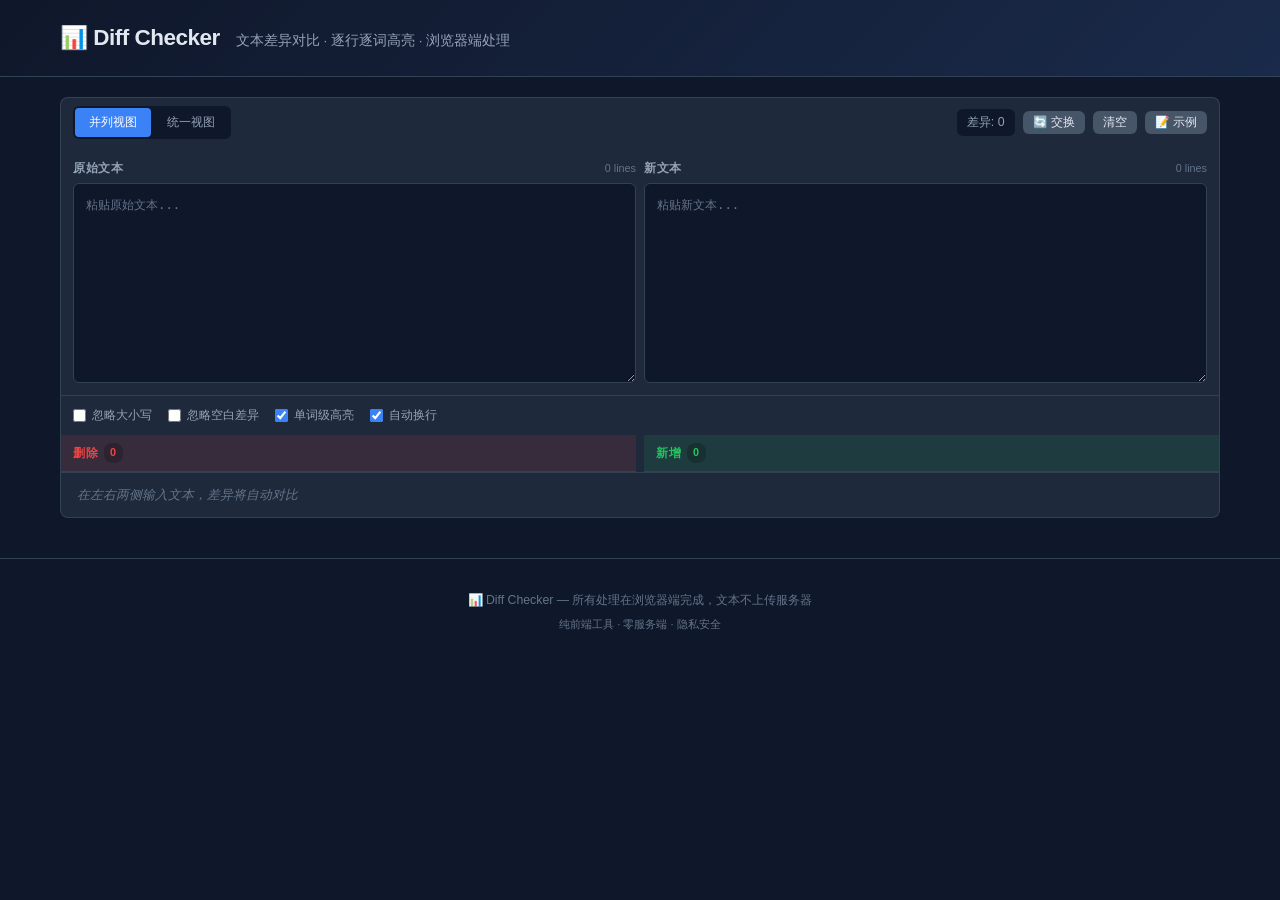
==== index.html @ bb9b501e "Initial commit: Diff Checker - text comparison tool with side-by-side & unified views, word-level di" ====
<!DOCTYPE html>
<html lang="zh-CN">
<head>
  <meta charset="UTF-8">
  <meta name="viewport" content="width=device-width, initial-scale=1.0">
  <title>Diff Checker - 文本差异对比在线工具</title>
  <meta name="description" content="免费在线文本差异对比工具。逐行对比、单词级高亮、统计差异。浏览器端处理，文本不上传。">
  <meta name="keywords" content="diff checker, text compare, text diff, compare text online, 文本对比, 差异对比">
  <link rel="canonical" href="https://diff-checker.vercel.app/">
  <link rel="stylesheet" href="css/style.css">
</head>
<body>
  <header class="header">
    <div class="container">
      <div class="header-inner">
        <h1 class="logo">📊 Diff Checker</h1>
        <p class="tagline">文本差异对比 · 逐行逐词高亮 · 浏览器端处理</p>
      </div>
    </div>
  </header>

  <main class="main container">
    <!-- View Mode Toggle -->
    <div class="view-controls">
      <div class="view-tabs" role="tablist">
        <button class="view-tab active" data-view="side" tabindex="0">并列视图</button>
        <button class="view-tab" data-view="unified" tabindex="-1">统一视图</button>
      </div>
      <div class="view-actions">
        <span id="diff-stats" class="diff-stats">差异: 0</span>
        <button class="btn btn-sm" onclick="swapInputs()">🔄 交换</button>
        <button class="btn btn-sm" onclick="clearAll()">清空</button>
        <button class="btn btn-sm" onclick="loadSamples()">📝 示例</button>
      </div>
    </div>

    <!-- Input Section -->
    <div class="input-section">
      <div class="input-panel">
        <div class="panel-header">
          <label for="text-left">原始文本</label>
          <span id="lines-left" class="line-badge">0 lines</span>
        </div>
        <textarea id="text-left" class="diff-editor" placeholder="粘贴原始文本..." spellcheck="false"></textarea>
      </div>
      <div class="input-panel">
        <div class="panel-header">
          <label for="text-right">新文本</label>
          <span id="lines-right" class="line-badge">0 lines</span>
        </div>
        <textarea id="text-right" class="diff-editor" placeholder="粘贴新文本..." spellcheck="false"></textarea>
      </div>
    </div>

    <!-- Diff Options -->
    <div class="options-bar">
      <label class="checkbox-label">
        <input type="checkbox" id="opt-ignore-case" onchange="runDiff()">
        忽略大小写
      </label>
      <label class="checkbox-label">
        <input type="checkbox" id="opt-ignore-whitespace" onchange="runDiff()">
        忽略空白差异
      </label>
      <label class="checkbox-label">
        <input type="checkbox" id="opt-word-diff" checked onchange="runDiff()">
        单词级高亮
      </label>
      <label class="checkbox-label">
        <input type="checkbox" id="opt-wrap" checked onchange="toggleWrap()">
        自动换行
      </label>
    </div>

    <!-- Diff Results: Side by Side -->
    <div id="diff-side" class="diff-output">
      <div class="diff-panel">
        <div class="diff-panel-header removed-header">删除 <span id="removed-count" class="diff-count">0</span></div>
        <div id="diff-left" class="diff-content"></div>
      </div>
      <div class="diff-panel">
        <div class="diff-panel-header added-header">新增 <span id="added-count" class="diff-count">0</span></div>
        <div id="diff-right" class="diff-content"></div>
      </div>
    </div>

    <!-- Diff Results: Unified -->
    <div id="diff-unified" class="diff-output" style="display:none">
      <div class="diff-panel unified">
        <div class="diff-panel-header">差异对比 <span id="unified-count" class="diff-count">0</span></div>
        <div id="diff-unified-content" class="diff-content"></div>
      </div>
    </div>

    <!-- Summary -->
    <div id="diff-summary" class="diff-summary">
      <span class="placeholder-text">在左右两侧输入文本，差异将自动对比</span>
    </div>
  </main>

  <footer class="footer">
    <div class="container">
      <p>📊 Diff Checker — 所有处理在浏览器端完成，文本不上传服务器</p>
      <p class="footer-small">纯前端工具 · 零服务端 · 隐私安全</p>
    </div>
  </footer>

  <script src="js/diff.js"></script>
  <script src="js/app.js"></script>
</body>
</html>
---- css/style.css ----
/* === Reset & Base === */
*, *::before, *::after { box-sizing: border-box; margin: 0; padding: 0; }

:root {
  --bg: #0f172a;
  --bg-card: #1e293b;
  --bg-input: #0f172a;
  --border: #334155;
  --border-focus: #3b82f6;
  --text: #e2e8f0;
  --text-muted: #94a3b8;
  --text-dim: #64748b;
  --primary: #3b82f6;
  --secondary: #475569;
  --secondary-hover: #64748b;
  --success: #22c55e;
  --error: #ef4444;
  --warning: #f59e0b;
  --diff-added: rgba(34,197,94,0.12);
  --diff-added-border: #22c55e;
  --diff-removed: rgba(239,68,68,0.12);
  --diff-removed-border: #ef4444;
  --diff-changed: rgba(251,191,36,0.12);
  --diff-changed-border: #f59e0b;
  --diff-word-add: rgba(34,197,94,0.35);
  --diff-word-remove: rgba(239,68,68,0.35);
  --radius: 8px;
  --radius-sm: 6px;
  --font-mono: 'SF Mono', 'Fira Code', 'Cascadia Code', 'JetBrains Mono', monospace;
  --font-ui: -apple-system, BlinkMacSystemFont, 'Segoe UI', Roboto, sans-serif;
}

html { font-size: 15px; }
body {
  font-family: var(--font-ui);
  background: var(--bg);
  color: var(--text);
  min-height: 100vh;
  line-height: 1.6;
}

.container { max-width: 1200px; margin: 0 auto; padding: 0 20px; }

/* === Header === */
.header {
  border-bottom: 1px solid var(--border);
  padding: 20px 0;
  background: linear-gradient(135deg, #0f172a 0%, #1a2a4a 100%);
}
.header-inner { display: flex; align-items: baseline; gap: 16px; flex-wrap: wrap; }
.logo { font-size: 1.5rem; font-weight: 700; color: var(--text); letter-spacing: -0.5px; }
.tagline { color: var(--text-muted); font-size: 0.9rem; }

/* === View Controls === */
.view-controls {
  display: flex; justify-content: space-between; align-items: center;
  margin-top: 20px; padding: 8px 12px;
  background: var(--bg-card); border-radius: var(--radius) var(--radius) 0 0;
  border: 1px solid var(--border); border-bottom: none;
  flex-wrap: wrap; gap: 8px;
}

.view-tabs { display: flex; gap: 2px; background: var(--bg-input); border-radius: var(--radius-sm); padding: 2px; }
.view-tab {
  padding: 6px 14px; border: none; background: transparent; color: var(--text-muted);
  font-size: 0.82rem; font-family: var(--font-ui); cursor: pointer; border-radius: 4px;
  transition: all 0.15s;
}
.view-tab:hover { color: var(--text); }
.view-tab.active { color: #fff; background: var(--primary); }

.view-actions { display: flex; align-items: center; gap: 8px; flex-wrap: wrap; }

.diff-stats {
  font-size: 0.82rem; color: var(--text-muted); padding: 4px 10px;
  background: var(--bg-input); border-radius: var(--radius-sm);
}

/* === Input Section === */
.input-section {
  display: flex; gap: 8px; padding: 12px;
  background: var(--bg-card); border: 1px solid var(--border);
  border-top: none;
}
@media (max-width: 700px) {
  .input-section { flex-direction: column; }
}

.input-panel { flex: 1; min-width: 0; display: flex; flex-direction: column; gap: 4px; }
.panel-header {
  display: flex; justify-content: space-between; align-items: center;
}
.panel-header label { font-size: 0.82rem; font-weight: 600; color: var(--text-muted); text-transform: uppercase; letter-spacing: 0.5px; }
.line-badge { font-size: 0.72rem; color: var(--text-dim); }

.diff-editor {
  width: 100%; min-height: 200px; padding: 12px;
  background: var(--bg-input); color: var(--text);
  border: 1px solid var(--border); border-radius: var(--radius-sm);
  font-family: var(--font-mono); font-size: 0.82rem; line-height: 1.6;
  resize: vertical; tab-size: 4;
  transition: border-color 0.15s;
}
.diff-editor:focus { outline: none; border-color: var(--border-focus); box-shadow: 0 0 0 2px rgba(59,130,246,0.15); }
.diff-editor::placeholder { color: var(--text-dim); }

/* === Options Bar === */
.options-bar {
  display: flex; gap: 16px; padding: 10px 12px; flex-wrap: wrap;
  background: var(--bg-card); border: 1px solid var(--border); border-top: none;
  border-bottom: none;
}

.checkbox-label {
  display: flex; align-items: center; gap: 6px;
  font-size: 0.82rem; color: var(--text-muted); cursor: pointer;
}
.checkbox-label input { accent-color: var(--primary); }

/* === Diff Output === */
.diff-output {
  display: flex; gap: 8px; padding: 0;
  background: var(--bg-card); border: 1px solid var(--border); border-top: none;
}
.diff-panel { flex: 1; min-width: 0; display: flex; flex-direction: column; }
.diff-panel.unified { flex: none; width: 100%; }

.diff-panel-header {
  padding: 8px 12px; font-size: 0.78rem; font-weight: 600;
  text-transform: uppercase; letter-spacing: 0.5px;
  border-bottom: 1px solid var(--border);
  display: flex; align-items: center; gap: 6px;
}
.removed-header { background: var(--diff-removed); color: var(--error); }
.added-header { background: var(--diff-added); color: var(--success); }

.diff-count {
  font-size: 0.72rem; padding: 1px 6px; border-radius: 8px;
  background: rgba(0,0,0,0.2);
}

.diff-content {
  padding: 0; overflow-x: auto; max-height: 600px; overflow-y: auto;
  font-family: var(--font-mono); font-size: 0.8rem; line-height: 1.5;
}

/* === Diff Lines === */
.diff-line {
  display: flex; min-height: 24px; padding: 0 8px; border-bottom: 1px solid rgba(255,255,255,0.04);
}
.diff-line-num {
  width: 40px; min-width: 40px; padding-right: 8px; text-align: right;
  color: var(--text-dim); font-size: 0.72rem; user-select: none;
  padding-top: 2px;
}
.diff-line-content {
  flex: 1; white-space: pre-wrap; word-break: break-all; padding: 2px 0;
}

.line-unchanged { background: transparent; }
.line-added { background: var(--diff-added); }
.line-removed { background: var(--diff-removed); }
.line-changed-left { background: var(--diff-removed); }
.line-changed-right { background: var(--diff-added); }
.line-context { background: rgba(59,130,246,0.05); color: var(--text-dim); font-style: italic; }

/* === Word-level diff === */
.word-added { background: var(--diff-word-add); border-radius: 2px; padding: 0 1px; }
.word-removed { background: var(--diff-word-remove); border-radius: 2px; padding: 0 1px; }

/* === Unified View === */
.unified .diff-line { padding: 0 8px; }
.unified .diff-line-num { flex: none; }
.unified .line-added .diff-line-num { color: var(--success); }
.unified .line-removed .diff-line-num { color: var(--error); }
.unified .line-changed-left .diff-line-num,
.unified .line-changed-right .diff-line-num { color: var(--warning); }

/* === Summary === */
.diff-summary {
  padding: 12px 16px;
  background: var(--bg-card); border: 1px solid var(--border); border-top: none;
  border-radius: 0 0 var(--radius) var(--radius);
  font-size: 0.85rem; color: var(--text-muted);
  margin-top: 0;
}

/* === Buttons === */
.btn {
  display: inline-flex; align-items: center; gap: 6px;
  padding: 6px 12px; border: none; border-radius: var(--radius-sm);
  font-size: 0.8rem; font-family: var(--font-ui); font-weight: 500;
  cursor: pointer; transition: all 0.15s; white-space: nowrap;
}
.btn-sm { padding: 4px 10px; font-size: 0.78rem; background: var(--secondary); color: #e2e8f0; }
.btn-sm:hover { background: var(--secondary-hover); }

.placeholder-text { color: var(--text-dim); font-style: italic; }

/* === Toast === */
.toast {
  position: fixed; bottom: 24px; left: 50%; transform: translateX(-50%);
  padding: 10px 24px; border-radius: var(--radius); background: var(--bg-card);
  border: 1px solid var(--border); color: var(--text); font-size: 0.85rem;
  box-shadow: 0 4px 20px rgba(0,0,0,0.3); z-index: 100;
  animation: toastIn 0.3s ease;
}
@keyframes toastIn {
  from { opacity: 0; transform: translateX(-50%) translateY(10px); }
  to { opacity: 1; transform: translateX(-50%) translateY(0); }
}

/* === Footer === */
.footer {
  text-align: center; padding: 32px 0; margin-top: 40px;
  border-top: 1px solid var(--border); color: var(--text-dim); font-size: 0.82rem;
}
.footer-small { margin-top: 4px; font-size: 0.75rem; }
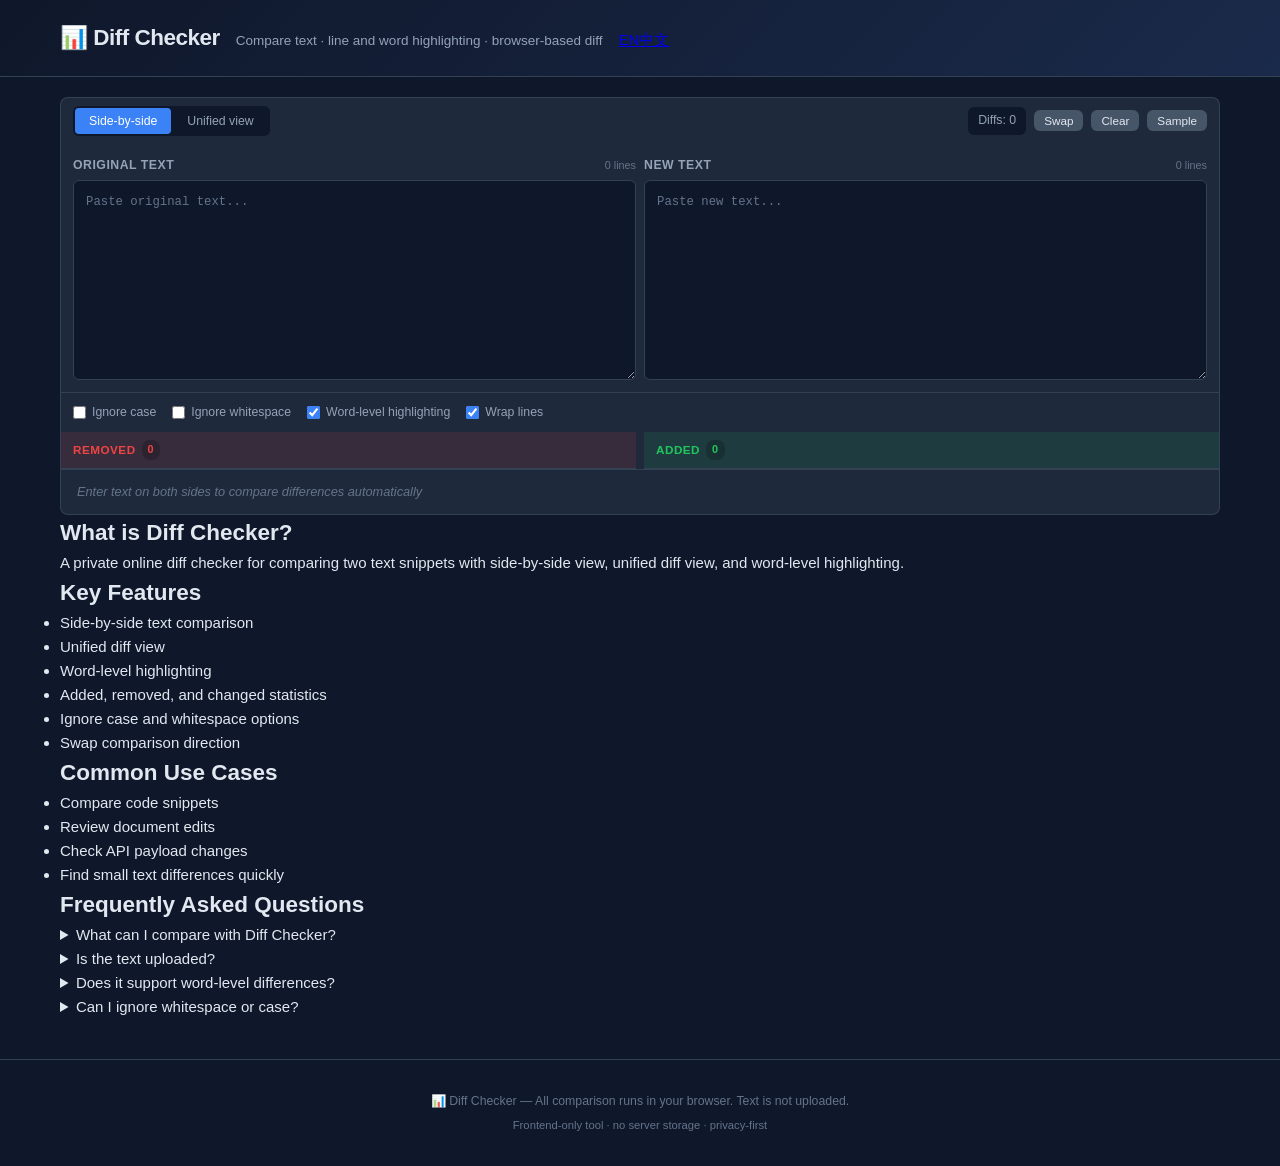
==== commit 93863e27: "Add Vercel Analytics & Speed Insights tracking scripts" ====
--- a/index.html
+++ b/index.html
@@ -1,20 +1,116 @@
 <!DOCTYPE html>
-<html lang="zh-CN">
+<html lang="en">
 <head>
-  <meta charset="UTF-8">
+  <!-- Primary Meta -->
+  <meta name="description" content="Compare text online with side-by-side and unified diff views, word-level highlighting, and private browser-based processing.">
+  <meta name="keywords" content="diff checker, text compare, text diff online, compare text, online diff tool, word diff checker">
+  <meta name="author" content="Dudu Tools">
+  <meta name="robots" content="index, follow">
+  <link rel="canonical" href="https://diff-checker.vercel.app/">
+  <link rel="alternate" hreflang="en" href="https://diff-checker.vercel.app/">
+  <link rel="alternate" hreflang="zh-CN" href="https://diff-checker.vercel.app/zh/">
+  <link rel="alternate" hreflang="x-default" href="https://diff-checker.vercel.app/">
+<!-- Open Graph -->
+  <meta property="og:type" content="website">
+  <meta property="og:title" content="Diff Checker Online | Compare Text and Find Differences">
+  <meta property="og:description" content="Compare text online with side-by-side and unified diff views, word-level highlighting, and private browser-based processing.">
+  <meta property="og:url" content="https://diff-checker.vercel.app/">
+<meta property="og:site_name" content="Diff Checker">
+  <meta property="og:locale" content="en_US">
+
+  <!-- Twitter Card -->
+  <meta name="twitter:card" content="summary">
+  <meta name="twitter:title" content="Diff Checker Online | Compare Text and Find Differences">
+  <meta name="twitter:description" content="Compare text online with side-by-side and unified diff views, word-level highlighting, and private browser-based processing.">
+<meta charset="UTF-8">
   <meta name="viewport" content="width=device-width, initial-scale=1.0">
-  <title>Diff Checker - 文本差异对比在线工具</title>
-  <meta name="description" content="免费在线文本差异对比工具。逐行对比、单词级高亮、统计差异。浏览器端处理，文本不上传。">
-  <meta name="keywords" content="diff checker, text compare, text diff, compare text online, 文本对比, 差异对比">
-  <link rel="canonical" href="https://diff-checker.vercel.app/">
+  <title>Diff Checker Online | Compare Text and Find Differences</title>
   <link rel="stylesheet" href="css/style.css">
+  <script type="application/ld+json">
+{
+  "@context": "https://schema.org",
+  "@type": "WebApplication",
+  "name": "Diff Checker",
+  "description": "Compare text online with side-by-side and unified diff views, word-level highlighting, and private browser-based processing.",
+  "url": "https://diff-checker.vercel.app/",
+  "inLanguage": "en",
+  "applicationCategory": "DeveloperApplication",
+  "operatingSystem": "All",
+  "browserRequirements": "Requires JavaScript",
+  "isAccessibleForFree": true,
+  "offers": {
+    "@type": "Offer",
+    "price": "0",
+    "priceCurrency": "USD"
+  },
+  "featureList": [
+    "Side-by-side text comparison",
+    "Unified diff view",
+    "Word-level highlighting",
+    "Added, removed, and changed statistics",
+    "Ignore case and whitespace options",
+    "Swap comparison direction"
+  ],
+  "publisher": {
+    "@type": "Organization",
+    "name": "Dudu Tools"
+  }
+}
+  </script>
+  <script type="application/ld+json">
+{
+  "@context": "https://schema.org",
+  "@type": "FAQPage",
+  "inLanguage": "en",
+  "mainEntity": [
+    {
+      "@type": "Question",
+      "name": "What can I compare with Diff Checker?",
+      "acceptedAnswer": {
+        "@type": "Answer",
+        "text": "You can compare plain text, code snippets, logs, configuration files, and other text-based content."
+      }
+    },
+    {
+      "@type": "Question",
+      "name": "Is the text uploaded?",
+      "acceptedAnswer": {
+        "@type": "Answer",
+        "text": "No. The comparison runs locally in your browser."
+      }
+    },
+    {
+      "@type": "Question",
+      "name": "Does it support word-level differences?",
+      "acceptedAnswer": {
+        "@type": "Answer",
+        "text": "Yes. The tool can highlight changes at the word level in addition to line-level differences."
+      }
+    },
+    {
+      "@type": "Question",
+      "name": "Can I ignore whitespace or case?",
+      "acceptedAnswer": {
+        "@type": "Answer",
+        "text": "Yes. Options are available to ignore case and whitespace differences."
+      }
+    }
+  ]
+}
+  </script>
+
+  <!-- Vercel Analytics -->
+  <script defer src="/_vercel/insights/script.js"></script>
+  <!-- Vercel Speed Insights -->
+  <script defer src="/_vercel/speed-insights/script.js"></script>
 </head>
 <body>
   <header class="header">
     <div class="container">
       <div class="header-inner">
         <h1 class="logo">📊 Diff Checker</h1>
-        <p class="tagline">文本差异对比 · 逐行逐词高亮 · 浏览器端处理</p>
+        <p class="tagline">Compare text · line and word highlighting · browser-based diff</p>
+        <nav class="language-switcher" aria-label="Language"><a class="active" href="./" lang="en">EN</a><a class="" href="zh/" lang="zh-CN">中文</a></nav>
       </div>
     </div>
   </header>
@@ -23,14 +119,14 @@
     <!-- View Mode Toggle -->
     <div class="view-controls">
       <div class="view-tabs" role="tablist">
-        <button class="view-tab active" data-view="side" tabindex="0">并列视图</button>
-        <button class="view-tab" data-view="unified" tabindex="-1">统一视图</button>
+        <button class="view-tab active" data-view="side" tabindex="0">Side-by-side</button>
+        <button class="view-tab" data-view="unified" tabindex="-1">Unified view</button>
       </div>
       <div class="view-actions">
-        <span id="diff-stats" class="diff-stats">差异: 0</span>
-        <button class="btn btn-sm" onclick="swapInputs()">🔄 交换</button>
-        <button class="btn btn-sm" onclick="clearAll()">清空</button>
-        <button class="btn btn-sm" onclick="loadSamples()">📝 示例</button>
+        <span id="diff-stats" class="diff-stats">Diffs: 0</span>
+        <button class="btn btn-sm" onclick="swapInputs()">Swap</button>
+        <button class="btn btn-sm" onclick="clearAll()">Clear</button>
+        <button class="btn btn-sm" onclick="loadSamples()">Sample</button>
       </div>
     </div>
 
@@ -38,17 +134,17 @@
     <div class="input-section">
       <div class="input-panel">
         <div class="panel-header">
-          <label for="text-left">原始文本</label>
+          <label for="text-left">Original text</label>
           <span id="lines-left" class="line-badge">0 lines</span>
         </div>
-        <textarea id="text-left" class="diff-editor" placeholder="粘贴原始文本..." spellcheck="false"></textarea>
+        <textarea id="text-left" class="diff-editor" placeholder="Paste original text..." spellcheck="false"></textarea>
       </div>
       <div class="input-panel">
         <div class="panel-header">
-          <label for="text-right">新文本</label>
+          <label for="text-right">New text</label>
           <span id="lines-right" class="line-badge">0 lines</span>
         </div>
-        <textarea id="text-right" class="diff-editor" placeholder="粘贴新文本..." spellcheck="false"></textarea>
+        <textarea id="text-right" class="diff-editor" placeholder="Paste new text..." spellcheck="false"></textarea>
       </div>
     </div>
 
@@ -56,30 +152,30 @@
     <div class="options-bar">
       <label class="checkbox-label">
         <input type="checkbox" id="opt-ignore-case" onchange="runDiff()">
-        忽略大小写
+        Ignore case
       </label>
       <label class="checkbox-label">
         <input type="checkbox" id="opt-ignore-whitespace" onchange="runDiff()">
-        忽略空白差异
+        Ignore whitespace
       </label>
       <label class="checkbox-label">
         <input type="checkbox" id="opt-word-diff" checked onchange="runDiff()">
-        单词级高亮
+        Word-level highlighting
       </label>
       <label class="checkbox-label">
         <input type="checkbox" id="opt-wrap" checked onchange="toggleWrap()">
-        自动换行
+        Wrap lines
       </label>
     </div>
 
     <!-- Diff Results: Side by Side -->
     <div id="diff-side" class="diff-output">
       <div class="diff-panel">
-        <div class="diff-panel-header removed-header">删除 <span id="removed-count" class="diff-count">0</span></div>
+        <div class="diff-panel-header removed-header">Removed <span id="removed-count" class="diff-count">0</span></div>
         <div id="diff-left" class="diff-content"></div>
       </div>
       <div class="diff-panel">
-        <div class="diff-panel-header added-header">新增 <span id="added-count" class="diff-count">0</span></div>
+        <div class="diff-panel-header added-header">Added <span id="added-count" class="diff-count">0</span></div>
         <div id="diff-right" class="diff-content"></div>
       </div>
     </div>
@@ -87,21 +183,44 @@
     <!-- Diff Results: Unified -->
     <div id="diff-unified" class="diff-output" style="display:none">
       <div class="diff-panel unified">
-        <div class="diff-panel-header">差异对比 <span id="unified-count" class="diff-count">0</span></div>
+        <div class="diff-panel-header">Diff comparison <span id="unified-count" class="diff-count">0</span></div>
         <div id="diff-unified-content" class="diff-content"></div>
       </div>
     </div>
 
     <!-- Summary -->
     <div id="diff-summary" class="diff-summary">
-      <span class="placeholder-text">在左右两侧输入文本，差异将自动对比</span>
-    </div>
+      <span class="placeholder-text">Enter text on both sides to compare differences automatically</span>
+    </div>
+    <section class="seo-content" aria-label="Tool guide and frequently asked questions">
+      <div class="seo-block">
+        <h2>What is Diff Checker?</h2>
+        <p>A private online diff checker for comparing two text snippets with side-by-side view, unified diff view, and word-level highlighting.</p>
+      </div>
+      <div class="seo-grid">
+        <div class="seo-block">
+          <h2>Key Features</h2>
+          <ul><li>Side-by-side text comparison</li><li>Unified diff view</li><li>Word-level highlighting</li><li>Added, removed, and changed statistics</li><li>Ignore case and whitespace options</li><li>Swap comparison direction</li></ul>
+        </div>
+        <div class="seo-block">
+          <h2>Common Use Cases</h2>
+          <ul><li>Compare code snippets</li><li>Review document edits</li><li>Check API payload changes</li><li>Find small text differences quickly</li></ul>
+        </div>
+      </div>
+      <div class="seo-block faq-list">
+        <h2>Frequently Asked Questions</h2>
+        <details><summary>What can I compare with Diff Checker?</summary><p>You can compare plain text, code snippets, logs, configuration files, and other text-based content.</p></details>
+        <details><summary>Is the text uploaded?</summary><p>No. The comparison runs locally in your browser.</p></details>
+        <details><summary>Does it support word-level differences?</summary><p>Yes. The tool can highlight changes at the word level in addition to line-level differences.</p></details>
+        <details><summary>Can I ignore whitespace or case?</summary><p>Yes. Options are available to ignore case and whitespace differences.</p></details>
+      </div>
+    </section>
   </main>
 
   <footer class="footer">
     <div class="container">
-      <p>📊 Diff Checker — 所有处理在浏览器端完成，文本不上传服务器</p>
-      <p class="footer-small">纯前端工具 · 零服务端 · 隐私安全</p>
+      <p>📊 Diff Checker — All comparison runs in your browser. Text is not uploaded.</p>
+      <p class="footer-small">Frontend-only tool · no server storage · privacy-first</p>
     </div>
   </footer>
 
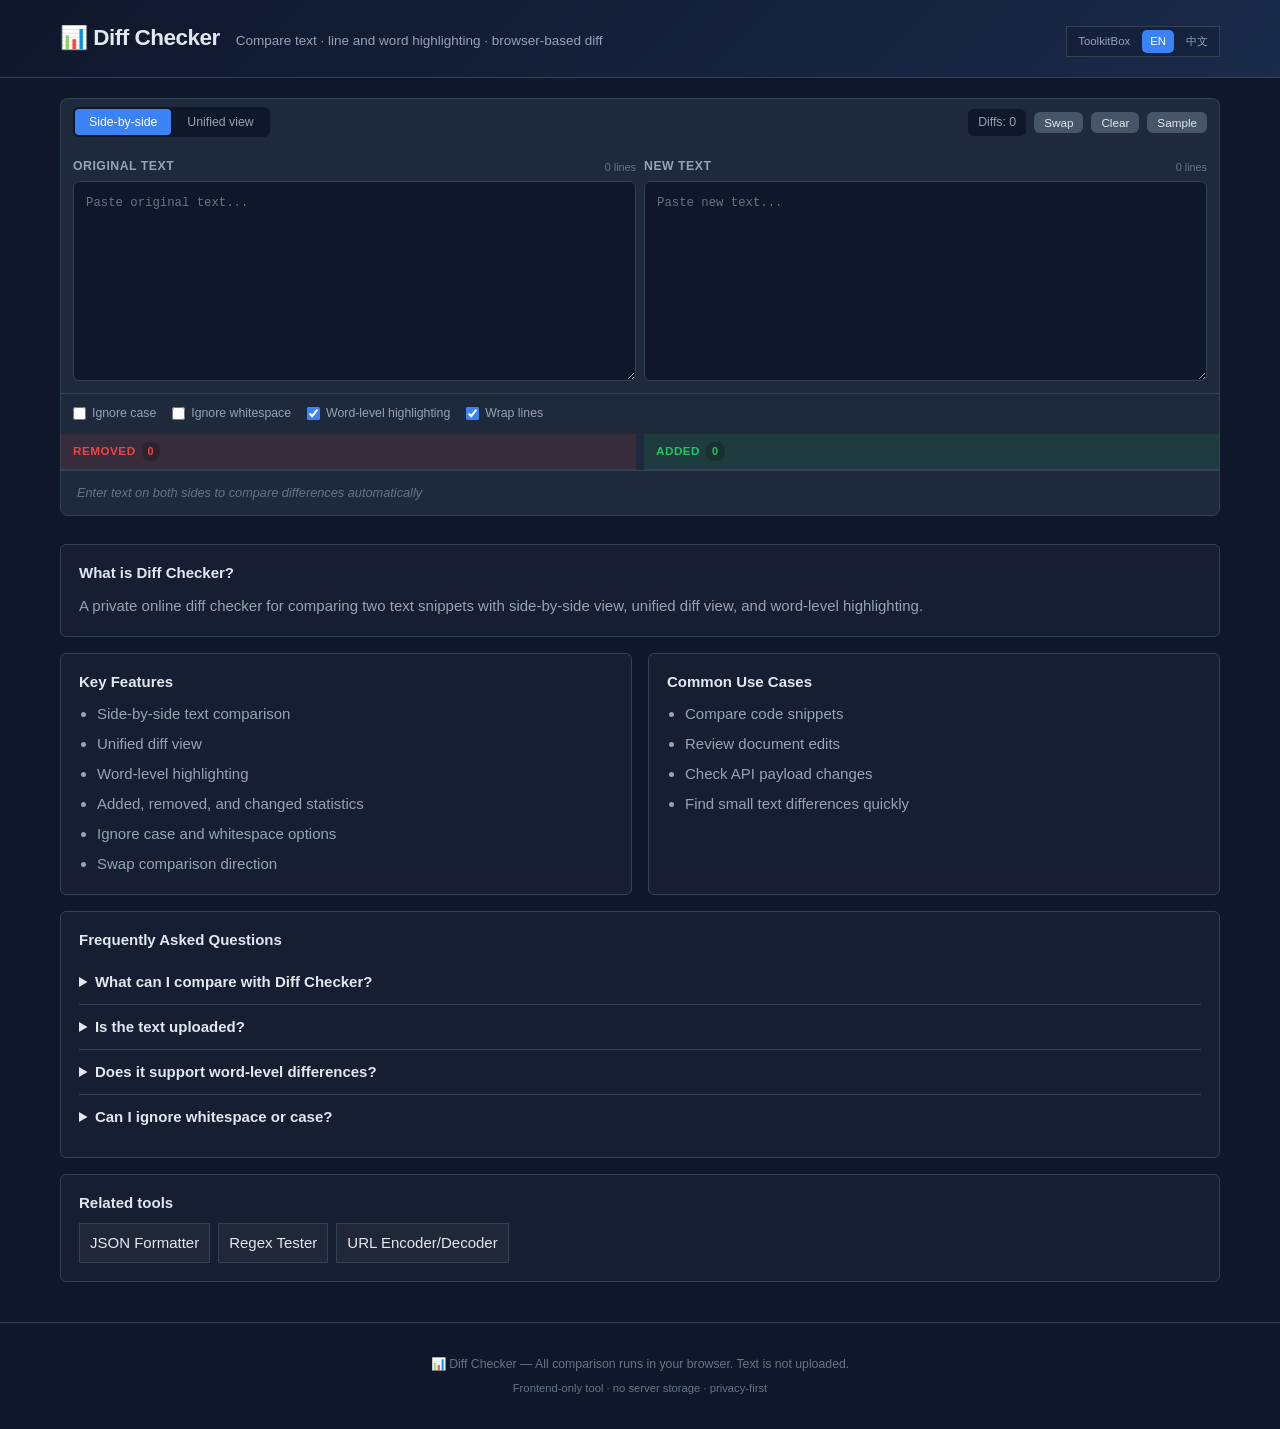
==== commit d5779a32: "Improve SEO metadata and internal links" ====
--- a/index.html
+++ b/index.html
@@ -4,17 +4,17 @@
   <!-- Primary Meta -->
   <meta name="description" content="Compare text online with side-by-side and unified diff views, word-level highlighting, and private browser-based processing.">
   <meta name="keywords" content="diff checker, text compare, text diff online, compare text, online diff tool, word diff checker">
-  <meta name="author" content="Dudu Tools">
+  <meta name="author" content="ToolkitBox">
   <meta name="robots" content="index, follow">
-  <link rel="canonical" href="https://diff-checker.vercel.app/">
-  <link rel="alternate" hreflang="en" href="https://diff-checker.vercel.app/">
-  <link rel="alternate" hreflang="zh-CN" href="https://diff-checker.vercel.app/zh/">
-  <link rel="alternate" hreflang="x-default" href="https://diff-checker.vercel.app/">
+  <link rel="canonical" href="https://diff.toolkitbox.org/">
+  <link rel="alternate" hreflang="en" href="https://diff.toolkitbox.org/">
+  <link rel="alternate" hreflang="zh-CN" href="https://diff.toolkitbox.org/zh/">
+  <link rel="alternate" hreflang="x-default" href="https://diff.toolkitbox.org/">
 <!-- Open Graph -->
   <meta property="og:type" content="website">
   <meta property="og:title" content="Diff Checker Online | Compare Text and Find Differences">
   <meta property="og:description" content="Compare text online with side-by-side and unified diff views, word-level highlighting, and private browser-based processing.">
-  <meta property="og:url" content="https://diff-checker.vercel.app/">
+  <meta property="og:url" content="https://diff.toolkitbox.org/">
 <meta property="og:site_name" content="Diff Checker">
   <meta property="og:locale" content="en_US">
 
@@ -29,10 +29,10 @@
   <script type="application/ld+json">
 {
   "@context": "https://schema.org",
-  "@type": "WebApplication",
+  "@type": "SoftwareApplication",
   "name": "Diff Checker",
   "description": "Compare text online with side-by-side and unified diff views, word-level highlighting, and private browser-based processing.",
-  "url": "https://diff-checker.vercel.app/",
+  "url": "https://diff.toolkitbox.org/",
   "inLanguage": "en",
   "applicationCategory": "DeveloperApplication",
   "operatingSystem": "All",
@@ -53,7 +53,7 @@
   ],
   "publisher": {
     "@type": "Organization",
-    "name": "Dudu Tools"
+    "name": "ToolkitBox"
   }
 }
   </script>
@@ -110,7 +110,7 @@
       <div class="header-inner">
         <h1 class="logo">📊 Diff Checker</h1>
         <p class="tagline">Compare text · line and word highlighting · browser-based diff</p>
-        <nav class="language-switcher" aria-label="Language"><a class="active" href="./" lang="en">EN</a><a class="" href="zh/" lang="zh-CN">中文</a></nav>
+        <nav class="language-switcher" aria-label="Language"><a class="home-link" href="https://toolkitbox.org/">ToolkitBox</a><a class="active" href="./" lang="en">EN</a><a class="" href="zh/" lang="zh-CN">中文</a></nav>
       </div>
     </div>
   </header>
@@ -214,6 +214,10 @@
         <details><summary>Does it support word-level differences?</summary><p>Yes. The tool can highlight changes at the word level in addition to line-level differences.</p></details>
         <details><summary>Can I ignore whitespace or case?</summary><p>Yes. Options are available to ignore case and whitespace differences.</p></details>
       </div>
+      <div class="seo-block related-tools">
+        <h2>Related tools</h2>
+        <div class="related-links"><a href="https://json.toolkitbox.org/">JSON Formatter</a><a href="https://regex.toolkitbox.org/">Regex Tester</a><a href="https://url.toolkitbox.org/">URL Encoder/Decoder</a></div>
+      </div>
     </section>
   </main>
 
--- a/css/style.css
+++ b/css/style.css
@@ -216,3 +216,22 @@
   border-top: 1px solid var(--border); color: var(--text-dim); font-size: 0.82rem;
 }
 .footer-small { margin-top: 4px; font-size: 0.75rem; }
+/* === SEO / GEO Content === */
+.language-switcher { margin-left: auto; display: inline-flex; gap: 4px; padding: 3px; border: 1px solid var(--border); border-radius: var(--radius-xs); background: rgba(15,23,42,0.35); }
+.language-switcher a { color: var(--text-muted); text-decoration: none; font-size: 0.76rem; line-height: 1; padding: 6px 8px; border-radius: 5px; }
+.language-switcher a:hover, .language-switcher a.active { color: #fff; background: var(--primary); }
+.seo-content { margin-top: 28px; display: flex; flex-direction: column; gap: 16px; color: var(--text-muted); }
+.seo-grid { display: grid; grid-template-columns: repeat(2, minmax(0, 1fr)); gap: 16px; }
+.seo-block { background: rgba(255,255,255,0.03); border: 1px solid var(--border); border-radius: var(--radius-sm); padding: 18px; }
+.seo-block h2 { color: var(--text); font-size: 1rem; line-height: 1.35; margin: 0 0 10px; letter-spacing: 0; }
+.seo-block p { margin: 0; }
+.seo-block ul { margin: 0; padding-left: 18px; }
+.seo-block li + li { margin-top: 6px; }
+.faq-list details { border-top: 1px solid var(--border); padding: 10px 0; }
+.faq-list details:first-of-type { border-top: 0; }
+.faq-list summary { color: var(--text); cursor: pointer; font-weight: 600; }
+.faq-list details p { margin-top: 8px; }
+@media (max-width: 720px) { .language-switcher { margin-left: 0; } .seo-grid { grid-template-columns: 1fr; } }
+.related-links { display: flex; flex-wrap: wrap; gap: 8px; margin-top: 10px; }
+.related-links a { color: var(--text); text-decoration: none; border: 1px solid var(--border); border-radius: var(--radius-xs); padding: 7px 10px; background: rgba(255,255,255,0.04); }
+.related-links a:hover { border-color: var(--primary); color: #fff; }
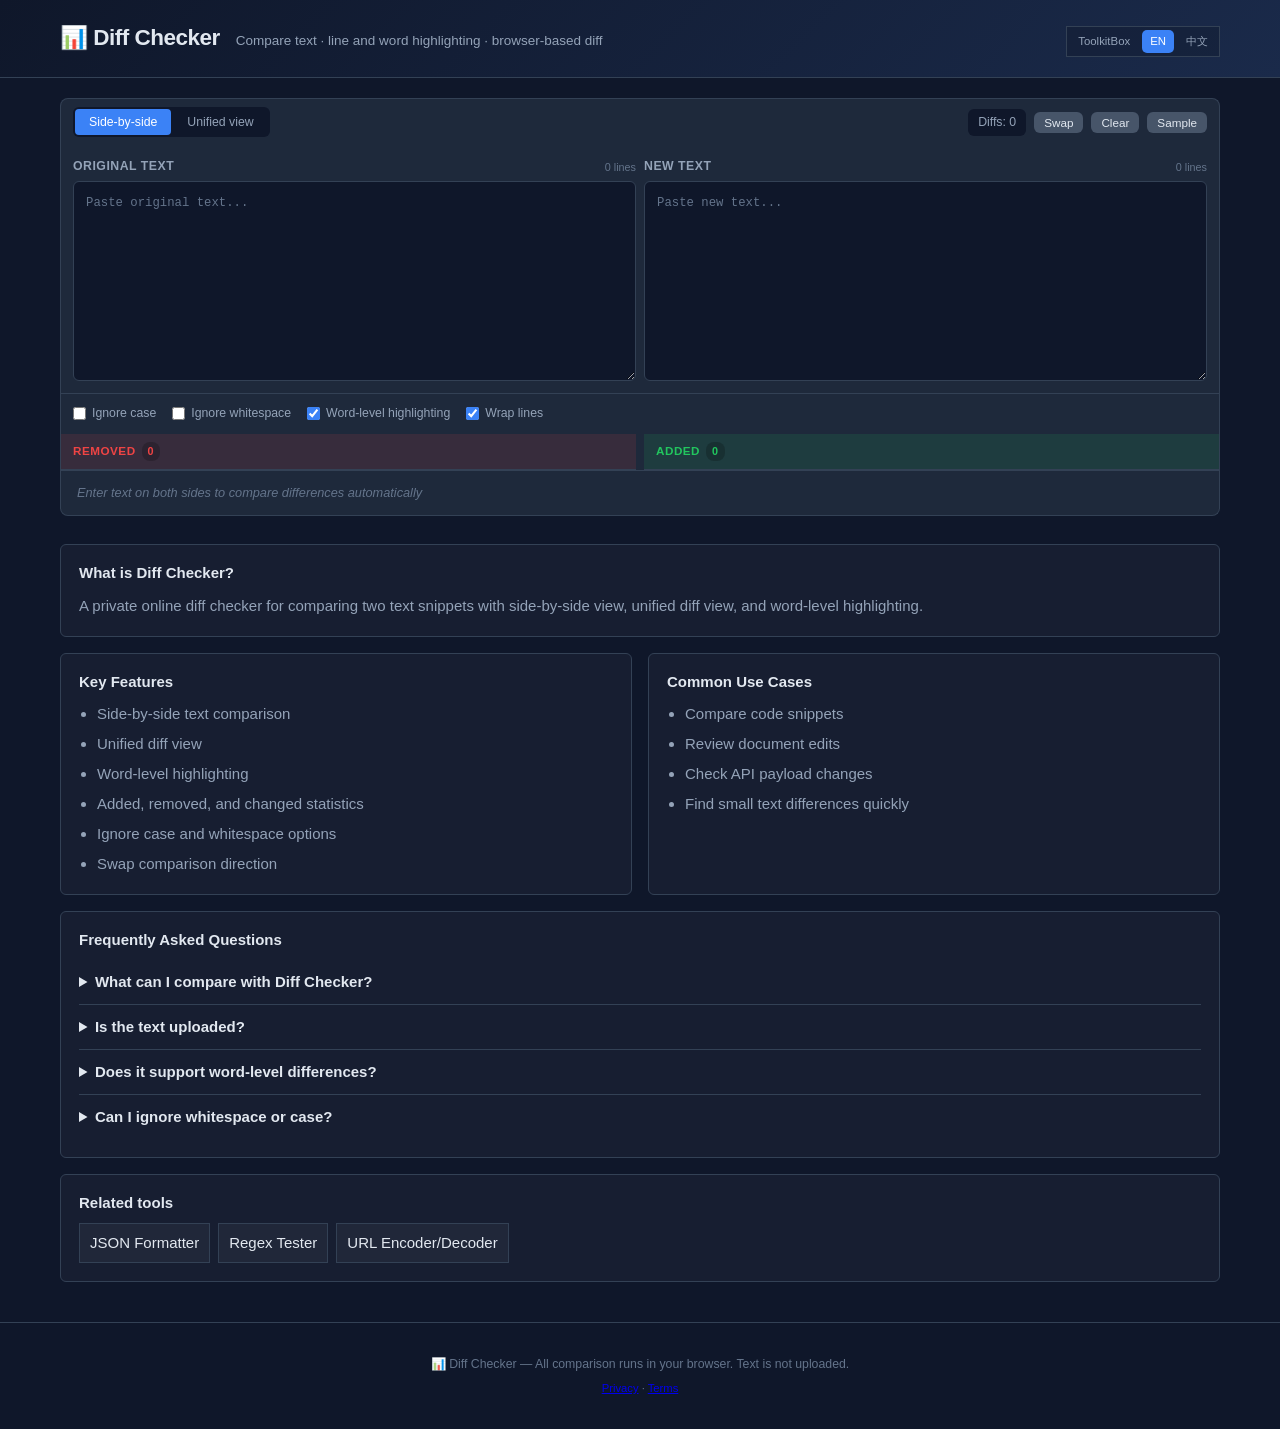
==== commit 84d8d5af: "Add ads.txt and policy footer links" ====
--- a/index.html
+++ b/index.html
@@ -103,6 +103,8 @@
   <script defer src="/_vercel/insights/script.js"></script>
   <!-- Vercel Speed Insights -->
   <script defer src="/_vercel/speed-insights/script.js"></script>
+  <script async src="https://pagead2.googlesyndication.com/pagead/js/adsbygoogle.js?client=ca-pub-5333037258750046"
+     crossorigin="anonymous"></script>
 </head>
 <body>
   <header class="header">
@@ -224,7 +226,7 @@
   <footer class="footer">
     <div class="container">
       <p>📊 Diff Checker — All comparison runs in your browser. Text is not uploaded.</p>
-      <p class="footer-small">Frontend-only tool · no server storage · privacy-first</p>
+      <p class="footer-small"><a href="https://toolkitbox.org/privacy/">Privacy</a> · <a href="https://toolkitbox.org/terms/">Terms</a></p>
     </div>
   </footer>
 
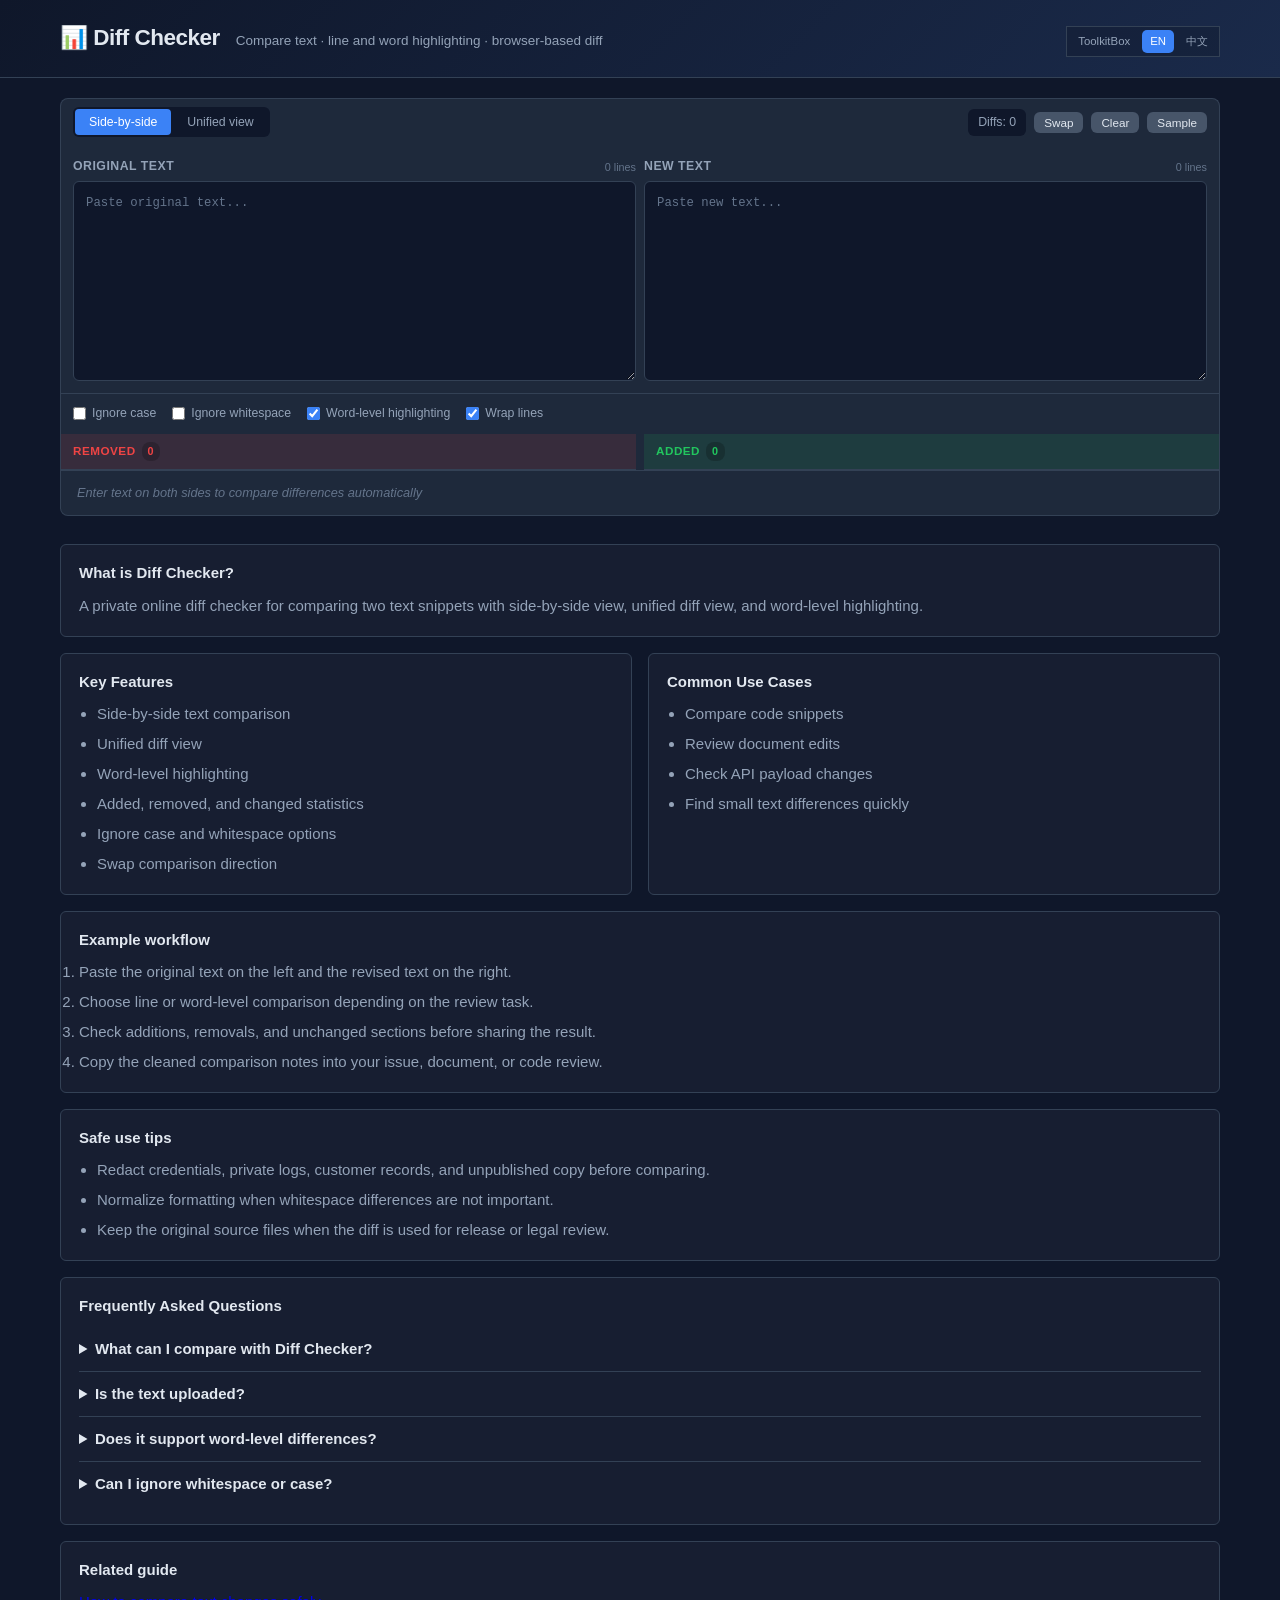
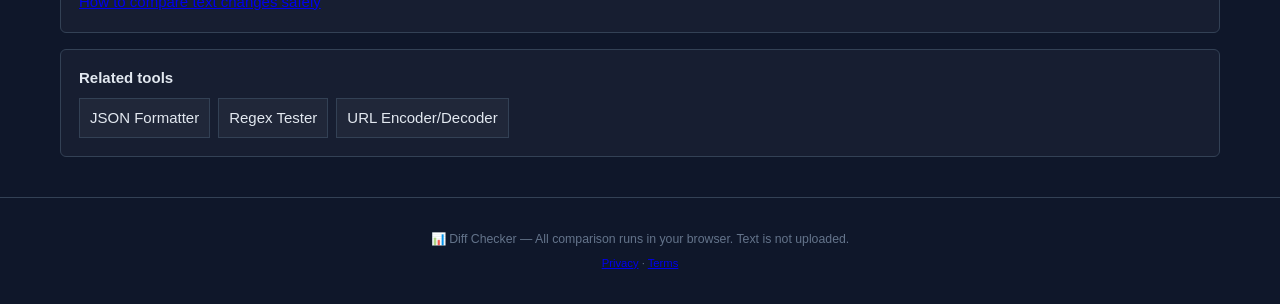
==== commit 26cb3e0b: "Improve tool SEO, social previews, and mobile layout" ====
--- a/index.html
+++ b/index.html
@@ -15,11 +15,16 @@
   <meta property="og:title" content="Diff Checker Online | Compare Text and Find Differences">
   <meta property="og:description" content="Compare text online with side-by-side and unified diff views, word-level highlighting, and private browser-based processing.">
   <meta property="og:url" content="https://diff.toolkitbox.org/">
+  <meta property="og:image" content="https://diff.toolkitbox.org/og.png">
+  <meta property="og:image:width" content="1200">
+  <meta property="og:image:height" content="630">
+  <meta property="og:image:alt" content="Diff Checker Online | Compare Text and Find Differences">
 <meta property="og:site_name" content="Diff Checker">
   <meta property="og:locale" content="en_US">
 
   <!-- Twitter Card -->
-  <meta name="twitter:card" content="summary">
+  <meta name="twitter:card" content="summary_large_image">
+  <meta name="twitter:image" content="https://diff.toolkitbox.org/og.png">
   <meta name="twitter:title" content="Diff Checker Online | Compare Text and Find Differences">
   <meta name="twitter:description" content="Compare text online with side-by-side and unified diff views, word-level highlighting, and private browser-based processing.">
 <meta charset="UTF-8">
@@ -98,6 +103,27 @@
   ]
 }
   </script>
+  <script type="application/ld+json">
+{
+  "@context": "https://schema.org",
+  "@type": "BreadcrumbList",
+  "inLanguage": "en",
+  "itemListElement": [
+    {
+      "@type": "ListItem",
+      "position": 1,
+      "name": "ToolkitBox",
+      "item": "https://toolkitbox.org/"
+    },
+    {
+      "@type": "ListItem",
+      "position": 2,
+      "name": "Diff Checker",
+      "item": "https://diff.toolkitbox.org/"
+    }
+  ]
+}
+  </script>
 
   <!-- Vercel Analytics -->
   <script defer src="/_vercel/insights/script.js"></script>
@@ -209,6 +235,25 @@
           <ul><li>Compare code snippets</li><li>Review document edits</li><li>Check API payload changes</li><li>Find small text differences quickly</li></ul>
         </div>
       </div>
+      <div class="seo-block example-workflow">
+        <h2>Example workflow</h2>
+        <ol>
+          <li>Paste the original text on the left and the revised text on the right.</li>
+          <li>Choose line or word-level comparison depending on the review task.</li>
+          <li>Check additions, removals, and unchanged sections before sharing the result.</li>
+          <li>Copy the cleaned comparison notes into your issue, document, or code review.</li>
+        </ol>
+      </div>
+
+      <div class="seo-block safe-use">
+        <h2>Safe use tips</h2>
+        <ul>
+          <li>Redact credentials, private logs, customer records, and unpublished copy before comparing.</li>
+          <li>Normalize formatting when whitespace differences are not important.</li>
+          <li>Keep the original source files when the diff is used for release or legal review.</li>
+        </ul>
+      </div>
+
       <div class="seo-block faq-list">
         <h2>Frequently Asked Questions</h2>
         <details><summary>What can I compare with Diff Checker?</summary><p>You can compare plain text, code snippets, logs, configuration files, and other text-based content.</p></details>
@@ -216,6 +261,10 @@
         <details><summary>Does it support word-level differences?</summary><p>Yes. The tool can highlight changes at the word level in addition to line-level differences.</p></details>
         <details><summary>Can I ignore whitespace or case?</summary><p>Yes. Options are available to ignore case and whitespace differences.</p></details>
       </div>
+      <div class="seo-block related-guides">
+        <h2>Related guide</h2>
+        <p><a href="https://toolkitbox.org/guides/text-diff-workflow/">How to compare text changes safely</a></p>
+      </div>
       <div class="seo-block related-tools">
         <h2>Related tools</h2>
         <div class="related-links"><a href="https://json.toolkitbox.org/">JSON Formatter</a><a href="https://regex.toolkitbox.org/">Regex Tester</a><a href="https://url.toolkitbox.org/">URL Encoder/Decoder</a></div>
--- a/css/style.css
+++ b/css/style.css
@@ -235,3 +235,30 @@
 .related-links { display: flex; flex-wrap: wrap; gap: 8px; margin-top: 10px; }
 .related-links a { color: var(--text); text-decoration: none; border: 1px solid var(--border); border-radius: var(--radius-xs); padding: 7px 10px; background: rgba(255,255,255,0.04); }
 .related-links a:hover { border-color: var(--primary); color: #fff; }
+
+
+/* === Mobile ad-safety and overflow guard === */
+html, body { max-width: 100%; overflow-x: hidden; }
+.container, .card, .tool-layout, .result-area, .seo-content { min-width: 0; }
+.tabs, .section-tabs { max-width: 100%; overflow-x: auto; -webkit-overflow-scrolling: touch; scrollbar-width: thin; }
+.tab, .section-tab { flex: 0 0 auto; }
+.code-editor, textarea, input, select { max-width: 100%; }
+.editor-header, .editor-actions, .controls, .control-group, .input-row, .action-bar { min-width: 0; }
+@media (max-width: 560px) {
+  .container { width: 100%; padding-left: 12px; padding-right: 12px; }
+  .header { padding: 16px 0; }
+  .header-inner { align-items: flex-start; gap: 8px; }
+  .logo { font-size: 1.28rem; }
+  .tagline { width: 100%; overflow-wrap: anywhere; }
+  .tabs { margin-left: -12px; margin-right: -12px; padding-left: 12px; padding-right: 12px; border-radius: 0; }
+  .tool-layout, .card { border-radius: var(--radius-sm); }
+  .tool-layout, .input-section, .result-section, .upload-section, .result-area { padding: 14px; }
+  .editor-header, .controls, .input-row, .action-bar { flex-wrap: wrap; }
+  .editor-actions { width: 100%; flex-wrap: wrap; justify-content: flex-start; }
+  .editor-actions .btn-sm { flex: 1 1 auto; justify-content: center; }
+  .btn { justify-content: center; }
+  .domain-input { min-width: 0; width: 100%; }
+  .input-row .btn, .action-bar .btn { flex: 1 1 auto; }
+  .code-editor { min-height: 220px; }
+  .toast { width: calc(100vw - 32px); text-align: center; }
+}
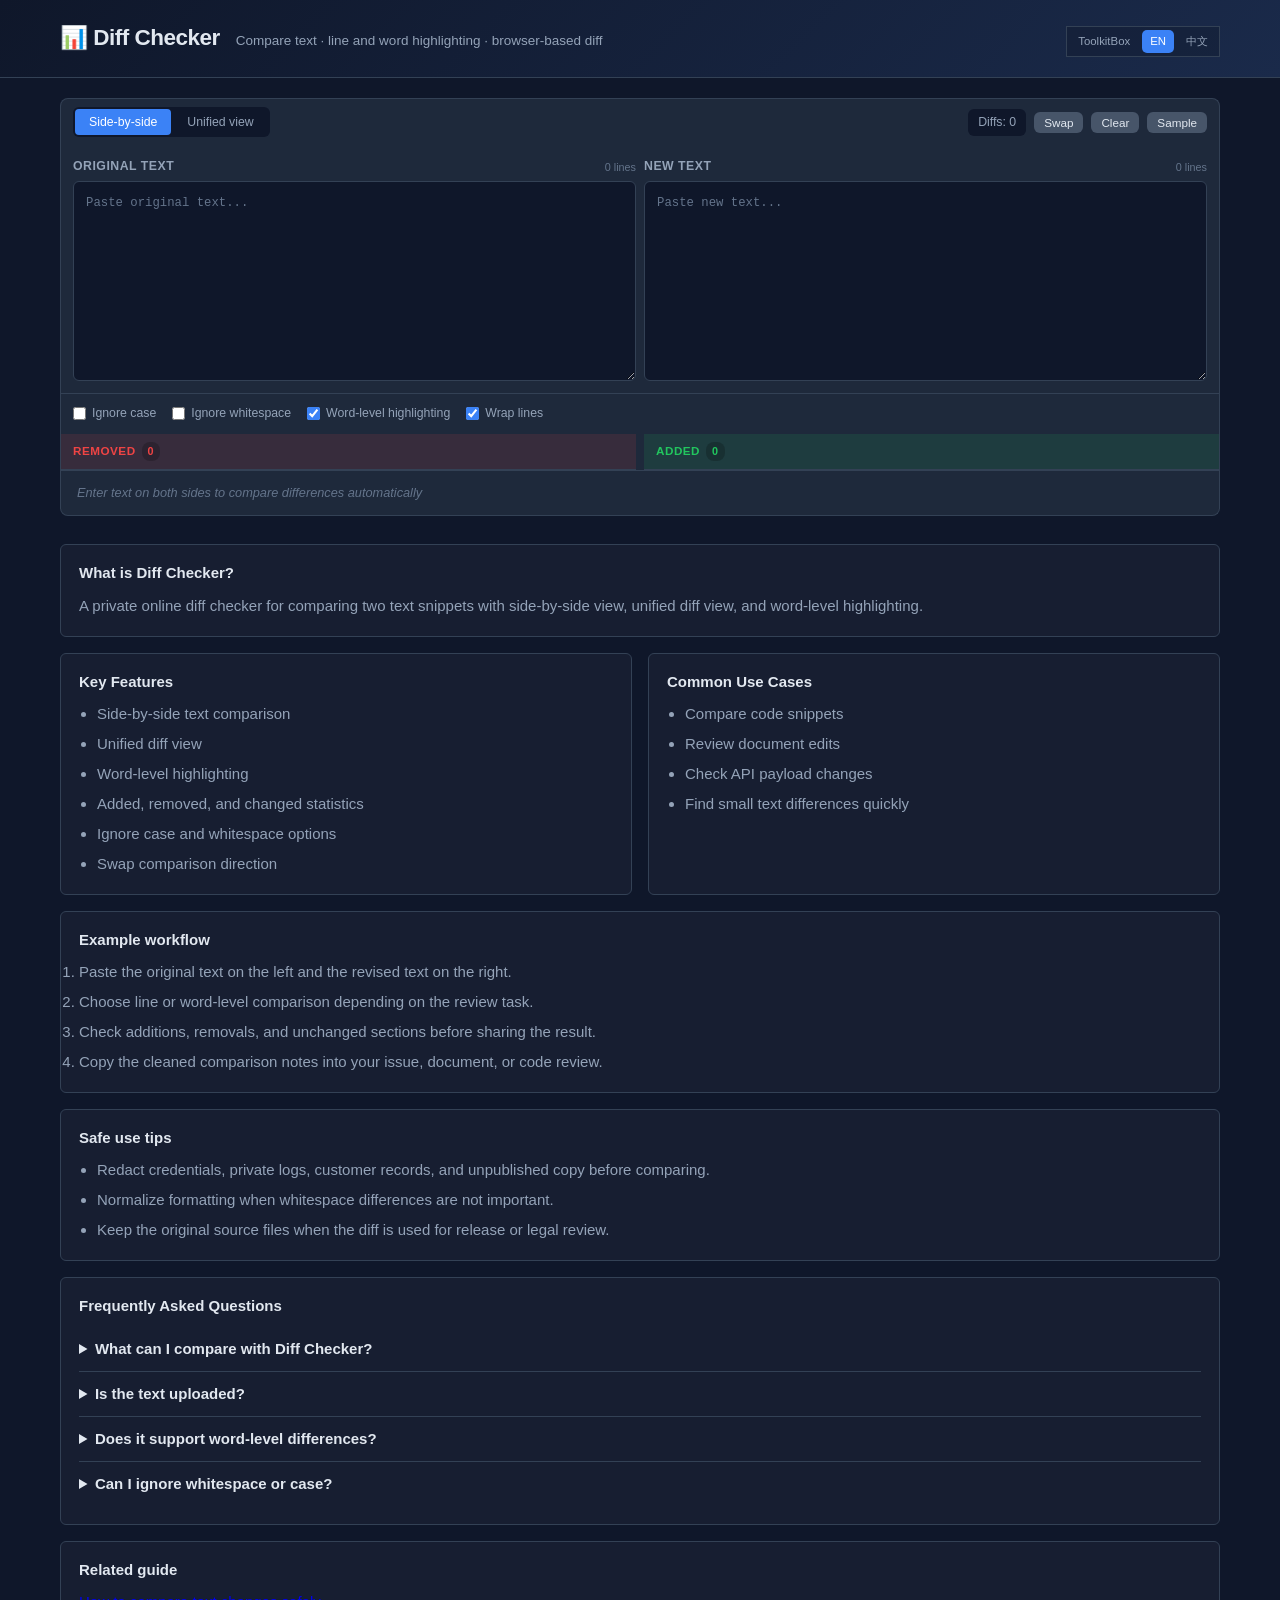
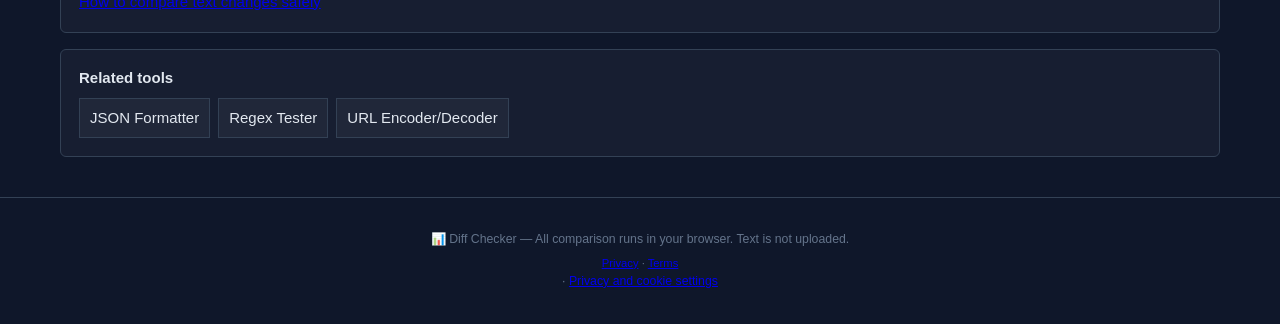
==== commit 61340285: "Add bilingual privacy settings with safe provider fallback" ====
--- a/index.html
+++ b/index.html
@@ -6,6 +6,7 @@
   <meta name="keywords" content="diff checker, text compare, text diff online, compare text, online diff tool, word diff checker">
   <meta name="author" content="ToolkitBox">
   <meta name="robots" content="index, follow">
+  <meta name="google-adsense-account" content="ca-pub-5333037258750046">
   <link rel="canonical" href="https://diff.toolkitbox.org/">
   <link rel="alternate" hreflang="en" href="https://diff.toolkitbox.org/">
   <link rel="alternate" hreflang="zh-CN" href="https://diff.toolkitbox.org/zh/">
@@ -131,6 +132,7 @@
   <script defer src="/_vercel/speed-insights/script.js"></script>
   <script async src="https://pagead2.googlesyndication.com/pagead/js/adsbygoogle.js?client=ca-pub-5333037258750046"
      crossorigin="anonymous"></script>
+  <script defer src="/privacy-controls.js"></script>
 </head>
 <body>
   <header class="header">
@@ -277,7 +279,7 @@
       <p>📊 Diff Checker — All comparison runs in your browser. Text is not uploaded.</p>
       <p class="footer-small"><a href="https://toolkitbox.org/privacy/">Privacy</a> · <a href="https://toolkitbox.org/terms/">Terms</a></p>
     </div>
-  </footer>
+   · <a href="https://toolkitbox.org/privacy/#privacy-choices" data-privacy-settings>Privacy and cookie settings</a></footer>
 
   <script src="js/diff.js"></script>
   <script src="js/app.js"></script>
